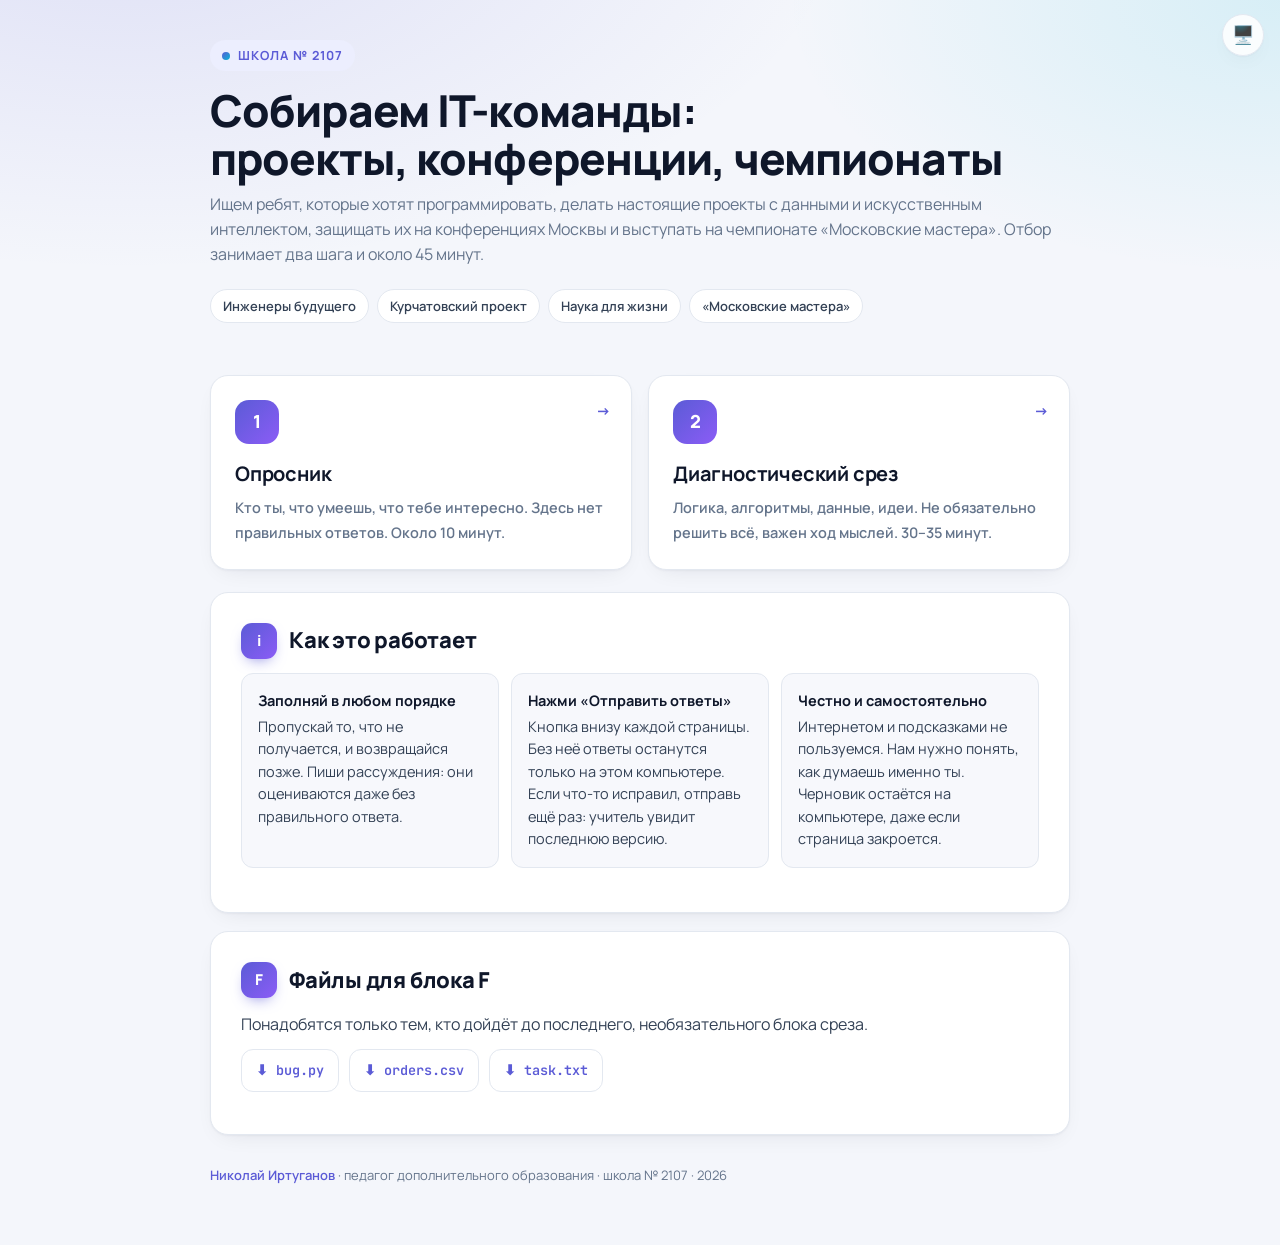
==== index.html @ 0de2f6ca "Кнопка «Начать заново» и очистка формы после отправки" ====
<!doctype html>
<html lang="ru">
<head>
<meta charset="utf-8">
<meta name="viewport" content="width=device-width, initial-scale=1">
<title>IT-команды школы № 2107: проекты, конференции, чемпионаты</title>
<link rel="preconnect" href="https://fonts.googleapis.com">
<link rel="preconnect" href="https://fonts.gstatic.com" crossorigin>
<link href="https://fonts.googleapis.com/css2?family=Manrope:wght@500;600;700;800&family=JetBrains+Mono:wght@400;700&display=swap" rel="stylesheet">
<script src="_theme.js?v=20260913205445"></script>
<link rel="stylesheet" href="_common.css?v=20260913205445">
</head>
<body style="padding-bottom:60px">
<main>
<div class="hero">
<span class="eyebrow">Школа № 2107</span>
<h1>Собираем IT-команды:<br>проекты, конференции, чемпионаты</h1>
<p class="sub">Ищем ребят, которые хотят программировать, делать настоящие проекты с данными и искусственным интеллектом, защищать их на конференциях Москвы и выступать на чемпионате «Московские мастера». Отбор занимает два шага и около 45 минут.</p>
<div class="chips"><span class="chip">Инженеры будущего</span><span class="chip">Курчатовский проект</span><span class="chip">Наука для жизни</span><span class="chip">«Московские мастера»</span></div>
</div>

<div class="cards">
<a class="card" href="01_опросник.html"><div class="num">1</div><span class="go">→</span><b>Опросник</b><span>Кто ты, что умеешь, что тебе интересно. Здесь нет правильных ответов. Около 10 минут.</span></a>
<a class="card" href="02_срез.html"><div class="num">2</div><span class="go">→</span><b>Диагностический срез</b><span>Логика, алгоритмы, данные, идеи. Не обязательно решить всё, важен ход мыслей. 30–35 минут.</span></a>
</div>

<section class="card-static">
<h2><span class="blk">i</span>Как это работает</h2>
<div class="steps">
<div class="step"><b>Заполняй в любом порядке</b>Пропускай то, что не получается, и возвращайся позже. Пиши рассуждения: они оцениваются даже без правильного ответа.</div>
<div class="step"><b>Нажми «Отправить ответы»</b>Кнопка внизу каждой страницы. Без неё ответы останутся только на этом компьютере. Если что-то исправил, отправь ещё раз: учитель увидит последнюю версию.</div>
<div class="step"><b>Честно и самостоятельно</b>Интернетом и подсказками не пользуемся. Нам нужно понять, как думаешь именно ты. Черновик остаётся на компьютере, даже если страница закроется.</div>
</div>
</section>

<section class="card-static">
<h2><span class="blk">F</span>Файлы для блока F</h2>
<p>Понадобятся только тем, кто дойдёт до последнего, необязательного блока среза.</p>
<ul class="files">
<li><a href="practice/bug.py" download>⬇ bug.py</a></li>
<li><a href="practice/orders.csv" download>⬇ orders.csv</a></li>
<li><a href="practice/task.txt" download>⬇ task.txt</a></li>
</ul>
</section>
<p class="footer"><a href="https://irtuganov.pro" target="_blank" rel="noopener">Николай Иртуганов</a> · педагог дополнительного образования · школа № 2107 · 2026</p>
</main>
</body>
</html>
---- _common.css ----
/* ===== Дизайн-система форм отбора · 2026 ===== */
:root {
  --bg: #f4f6fb;
  --bg-2: #eef1f8;
  --surface: #ffffff;
  --surface-2: #f7f8fc;
  --ink: #0f172a;
  --ink-2: #334155;
  --muted: #64748b;
  --line: #e3e8f0;
  --line-2: #cbd5e1;
  --accent: #5b5bd6;
  --accent-2: #8b5cf6;
  --accent-3: #06b6d4;
  --accent-ink: #ffffff;
  --accent-soft: #eceefe;
  --ok: #16a34a;
  --ok-soft: #dcfce7;
  --warn-soft: #fff7d6;
  --warn-line: #f3dd8a;
  --code-bg: #0f172a;
  --code-ink: #e2e8f0;
  --shadow: 0 1px 2px rgba(15, 23, 42, .04), 0 8px 24px -12px rgba(15, 23, 42, .12);
  --shadow-lg: 0 20px 50px -20px rgba(91, 91, 214, .35);
  --radius: 18px;
  --radius-sm: 12px;
  --font: "Manrope", "Inter", -apple-system, "Segoe UI", Roboto, Arial, sans-serif;
  --mono: "JetBrains Mono", Menlo, Consolas, monospace;
  color-scheme: light;
}
:root[data-theme="dark"] {
    --bg: #0b0f1a;
    --bg-2: #0e1322;
    --surface: #121a2b;
    --surface-2: #171f33;
    --ink: #e8ecf5;
    --ink-2: #c3cad9;
    --muted: #8b95a9;
    --line: #22304a;
    --line-2: #34405c;
    --accent: #8b8bff;
    --accent-2: #a78bfa;
    --accent-3: #22d3ee;
    --accent-ink: #0b0f1a;
    --accent-soft: #1d2140;
    --ok: #4ade80;
    --ok-soft: #10301f;
    --warn-soft: #2b2610;
    --warn-line: #5a4d1a;
    --code-bg: #0a1020;
    --code-ink: #dbe3f0;
    --shadow: 0 1px 2px rgba(0, 0, 0, .3), 0 12px 32px -14px rgba(0, 0, 0, .6);
    --shadow-lg: 0 20px 50px -20px rgba(139, 139, 255, .35);
    color-scheme: dark;
}
@media (prefers-color-scheme: dark) {
  :root:not([data-theme="light"]) {
    --bg: #0b0f1a;
    --bg-2: #0e1322;
    --surface: #121a2b;
    --surface-2: #171f33;
    --ink: #e8ecf5;
    --ink-2: #c3cad9;
    --muted: #8b95a9;
    --line: #22304a;
    --line-2: #34405c;
    --accent: #8b8bff;
    --accent-2: #a78bfa;
    --accent-3: #22d3ee;
    --accent-ink: #0b0f1a;
    --accent-soft: #1d2140;
    --ok: #4ade80;
    --ok-soft: #10301f;
    --warn-soft: #2b2610;
    --warn-line: #5a4d1a;
    --code-bg: #0a1020;
    --code-ink: #dbe3f0;
    --shadow: 0 1px 2px rgba(0, 0, 0, .3), 0 12px 32px -14px rgba(0, 0, 0, .6);
    --shadow-lg: 0 20px 50px -20px rgba(139, 139, 255, .35);
    color-scheme: dark;
  }
}

* { box-sizing: border-box; }
html { scroll-behavior: smooth; scroll-padding-top: 90px; }
body {
  margin: 0;
  padding: 0 clamp(16px, 4vw, 40px) 180px;
  font: 16px/1.55 var(--font);
  color: var(--ink);
  background:
    radial-gradient(1200px 600px at 10% -10%, color-mix(in srgb, var(--accent) 14%, transparent), transparent 60%),
    radial-gradient(900px 500px at 100% 0%, color-mix(in srgb, var(--accent-3) 12%, transparent), transparent 55%),
    var(--bg);
  background-attachment: fixed;
  -webkit-font-smoothing: antialiased;
}
form, main { max-width: 860px; margin: 0 auto; }

/* ---------- Верх страницы ---------- */
.hero { padding: 40px 0 8px; }
.eyebrow {
  display: inline-flex; align-items: center; gap: 8px;
  font-size: 12.5px; font-weight: 700; letter-spacing: .08em; text-transform: uppercase;
  color: var(--accent); background: var(--accent-soft);
  padding: 6px 12px; border-radius: 999px; margin: 0 0 16px;
}
.eyebrow::before { content: ""; width: 8px; height: 8px; border-radius: 50%; background: linear-gradient(135deg, var(--accent), var(--accent-3)); }
h1 {
  font-size: clamp(30px, 5vw, 44px); line-height: 1.08; letter-spacing: -.02em; font-weight: 800;
  margin: 0 0 10px; color: var(--ink);
}
.sub { color: var(--muted); font-size: 16px; margin: 0 0 22px; }
.chips { display: flex; flex-wrap: wrap; gap: 8px; margin: 0 0 22px; }
.chip {
  font-size: 13px; font-weight: 600; color: var(--ink-2);
  background: var(--surface); border: 1px solid var(--line); border-radius: 999px; padding: 6px 12px;
}

/* ---------- Карточки-блоки ---------- */
.block, .card-static {
  background: var(--surface);
  border: 1px solid var(--line);
  border-radius: var(--radius);
  box-shadow: var(--shadow);
  padding: clamp(18px, 3vw, 30px);
  margin: 18px 0;
}
.block > h2:first-child { margin-top: 0; }
h2 {
  font-size: 22px; font-weight: 800; letter-spacing: -.01em; margin: 0 0 14px;
  display: flex; align-items: center; gap: 12px;
}
h2 .blk {
  flex: none; width: 36px; height: 36px; border-radius: 11px;
  display: grid; place-items: center; font-size: 15px; font-weight: 800; color: var(--accent-ink);
  background: linear-gradient(135deg, var(--accent), var(--accent-2));
  box-shadow: 0 6px 16px -8px var(--accent);
}
h3 { font-size: 17px; font-weight: 700; margin: 26px 0 8px; display: flex; align-items: center; gap: 10px; }
h3 .qn {
  flex: none; font-family: var(--mono); font-size: 12.5px; font-weight: 700; letter-spacing: .02em;
  color: var(--accent); background: var(--accent-soft); border-radius: 8px; padding: 3px 8px;
}
h3 .star { color: #f59e0b; font-size: 14px; }
p { margin: 8px 0; color: var(--ink-2); }
p b, li b { color: var(--ink); }
.note {
  background: var(--warn-soft); border: 1px solid var(--warn-line);
  padding: 12px 16px; border-radius: var(--radius-sm); color: var(--ink);
}
.note b { color: var(--ink); }
blockquote {
  margin: 10px 0; padding: 12px 16px; border-left: 3px solid var(--accent);
  background: var(--surface-2); border-radius: 0 var(--radius-sm) var(--radius-sm) 0; color: var(--ink-2);
}
ul, ol { margin: 8px 0; padding-left: 24px; color: var(--ink-2); }
li { margin: 4px 0; }
a { color: var(--accent); font-weight: 600; text-decoration: none; }
a:hover { text-decoration: underline; }

/* ---------- Код ---------- */
pre {
  background: var(--code-bg); color: var(--code-ink);
  border-radius: var(--radius-sm); padding: 14px 16px; margin: 12px 0;
  font: 14px/1.5 var(--mono); overflow-x: auto; position: relative;
  border: 1px solid color-mix(in srgb, var(--code-ink) 12%, transparent);
}
code {
  font: 13.5px var(--mono); background: var(--surface-2); border: 1px solid var(--line);
  padding: 1px 6px; border-radius: 6px; color: var(--ink);
}

/* ---------- Таблицы ---------- */
table {
  border-collapse: separate; border-spacing: 0; width: 100%; margin: 12px 0; font-size: 14.5px;
  border: 1px solid var(--line); border-radius: var(--radius-sm); overflow: hidden;
}
th, td { padding: 9px 12px; vertical-align: middle; text-align: left; border-bottom: 1px solid var(--line); }
tr:last-child td { border-bottom: 0; }
th { background: var(--surface-2); font-weight: 700; font-size: 13px; color: var(--muted); letter-spacing: .02em; }
td.c, th.c { text-align: center; }
tbody tr:hover td { background: color-mix(in srgb, var(--accent-soft) 45%, transparent); }
table td input[type=text] { min-width: 90px; }

/* ---------- Поля ---------- */
label { cursor: pointer; color: var(--ink-2); }
input[type=text], input[type=number], select, textarea {
  font: inherit; color: var(--ink); background: var(--surface-2);
  border: 1.5px solid var(--line-2); border-radius: var(--radius-sm); padding: 9px 12px;
  transition: border-color .15s, box-shadow .15s, background .15s;
}
input[type=text]:hover, input[type=number]:hover, select:hover, textarea:hover { border-color: var(--accent); }
input[type=text]:focus, input[type=number]:focus, select:focus, textarea:focus {
  outline: none; border-color: var(--accent); background: var(--surface);
  box-shadow: 0 0 0 4px color-mix(in srgb, var(--accent) 18%, transparent);
}
input[type=text] { width: 100%; }
input.short { width: 130px; }
input.mid { width: 280px; max-width: 100%; }
textarea { width: 100%; min-height: 96px; resize: vertical; line-height: 1.5; }
textarea.big { min-height: 170px; }
textarea.mono { font: 14px/1.5 var(--mono); min-height: 150px; }
select { padding-right: 32px; }
input[type=checkbox], input[type=radio] { width: 20px; height: 20px; accent-color: var(--accent); vertical-align: -4px; cursor: pointer; }
.row { display: flex; flex-wrap: wrap; gap: 10px 18px; align-items: center; margin: 10px 0; }
.row label { display: inline-flex; flex-wrap: wrap; align-items: center; gap: 8px; }
.opts label {
  display: flex; align-items: center; gap: 10px; margin: 6px 0; padding: 10px 14px;
  border: 1.5px solid var(--line); border-radius: var(--radius-sm); background: var(--surface-2);
  transition: border-color .15s, background .15s;
}
.opts label:hover { border-color: var(--accent); }
.opts label:has(input:checked) { border-color: var(--accent); background: var(--accent-soft); color: var(--ink); }
.opts.inline { display: flex; flex-wrap: wrap; gap: 8px; }
.opts.inline label { margin: 0; }
.scale td { text-align: center; }
.scale td:first-child { text-align: left; }
.q { margin: 12px 0 18px; }
.q > .t { margin-bottom: 6px; color: var(--ink-2); }

/* ---------- Прогресс ---------- */
.progress { position: fixed; top: 0; left: 0; right: 0; height: 4px; background: transparent; z-index: 20; }
.progress > i { display: block; height: 100%; width: 0; background: linear-gradient(90deg, var(--accent), var(--accent-3)); transition: width .3s; }
.blocknav {
  position: sticky; top: 12px; z-index: 10; display: flex; gap: 6px; flex-wrap: wrap; margin: 6px 0 18px;
  padding: 8px; border-radius: 999px; background: color-mix(in srgb, var(--surface) 80%, transparent);
  backdrop-filter: blur(14px); -webkit-backdrop-filter: blur(14px); border: 1px solid var(--line); box-shadow: var(--shadow);
  width: fit-content; max-width: 100%;
}
.blocknav a {
  font-size: 13px; font-weight: 700; color: var(--ink-2); padding: 6px 12px; border-radius: 999px; text-decoration: none;
}
.blocknav a:hover { background: var(--accent-soft); color: var(--accent); }
.blocknav a.done { color: var(--ok); }

/* ---------- Панель действий ---------- */
.savebar {
  position: fixed; left: 0; right: 0; bottom: 0; z-index: 30;
  display: flex; justify-content: center; padding: 12px clamp(12px, 3vw, 24px) max(12px, env(safe-area-inset-bottom));
  pointer-events: none;
}
.savebar .inner {
  pointer-events: auto; display: flex; gap: 10px; align-items: center; flex-wrap: wrap; width: 100%; max-width: 860px;
  background: color-mix(in srgb, var(--surface) 82%, transparent); backdrop-filter: blur(16px); -webkit-backdrop-filter: blur(16px);
  border: 1px solid var(--line); border-radius: 20px; padding: 10px 12px; box-shadow: var(--shadow-lg);
}
.savebar button {
  font: inherit; font-weight: 700; font-size: 15px; padding: 11px 18px; border-radius: 13px;
  border: 1.5px solid var(--line-2); background: var(--surface); color: var(--ink); cursor: pointer;
  transition: transform .1s, box-shadow .15s, border-color .15s;
}
.savebar button:hover { border-color: var(--accent); transform: translateY(-1px); }
.savebar button:active { transform: translateY(0); }
.savebar button:disabled { opacity: .6; cursor: wait; }
.savebar button.primary {
  color: var(--accent-ink); border-color: transparent;
  background: linear-gradient(135deg, var(--accent), var(--accent-2));
  box-shadow: 0 10px 24px -12px var(--accent);
}
.savebar .status { display: flex; flex-direction: column; gap: 2px; margin-left: auto; min-width: 0; }
#counter { font-size: 12.5px; color: var(--muted); font-weight: 600; }
#saved-msg { font-size: 13.5px; font-weight: 700; color: var(--ok); }
#saved-msg:empty { display: none; }
.muted { color: var(--muted); font-size: 12.5px; }
#preview { white-space: pre-wrap; font-size: 13px; }

/* ---------- Стартовая ---------- */
.cards { display: grid; grid-template-columns: repeat(auto-fit, minmax(260px, 1fr)); gap: 16px; margin: 22px 0; }
.card {
  position: relative; display: block; padding: 24px; border-radius: var(--radius); text-decoration: none; color: inherit;
  background: var(--surface); border: 1px solid var(--line); box-shadow: var(--shadow);
  transition: transform .15s, box-shadow .15s, border-color .15s; overflow: hidden;
}
.card::after {
  content: ""; position: absolute; inset: 0; opacity: 0; transition: opacity .2s;
  background: linear-gradient(135deg, color-mix(in srgb, var(--accent) 10%, transparent), transparent 60%);
}
.card:hover { transform: translateY(-3px); border-color: var(--accent); box-shadow: var(--shadow-lg); text-decoration: none; }
.card:hover::after { opacity: 1; }
.card .num {
  width: 44px; height: 44px; border-radius: 14px; display: grid; place-items: center;
  font-weight: 800; font-size: 18px; color: var(--accent-ink);
  background: linear-gradient(135deg, var(--accent), var(--accent-2)); margin-bottom: 14px;
}
.card b { display: block; font-size: 20px; letter-spacing: -.01em; margin-bottom: 6px; color: var(--ink); }
.card span { color: var(--muted); font-size: 14.5px; }
.card .go { position: absolute; right: 20px; top: 24px; color: var(--accent); font-weight: 800; }
.steps { display: grid; grid-template-columns: repeat(auto-fit, minmax(200px, 1fr)); gap: 12px; margin: 14px 0; }
.step { padding: 16px; border-radius: var(--radius-sm); background: var(--surface-2); border: 1px solid var(--line); font-size: 14.5px; color: var(--ink-2); }
.step b { display: block; color: var(--ink); margin-bottom: 4px; }
.files { list-style: none; padding: 0; display: flex; flex-wrap: wrap; gap: 10px; }
.files a {
  display: inline-flex; align-items: center; gap: 8px; padding: 10px 14px; border-radius: var(--radius-sm);
  background: var(--surface); border: 1px solid var(--line); font-family: var(--mono); font-size: 13.5px;
}
.files a:hover { border-color: var(--accent); text-decoration: none; }
.footer { margin: 30px 0 0; color: var(--muted); font-size: 13px; }

@media (max-width: 600px) {
  input.mid { width: 100%; }
  .savebar .status { margin-left: 0; width: 100%; }
  h2 { font-size: 19px; }
}
@media (prefers-reduced-motion: reduce) { * { transition: none !important; scroll-behavior: auto !important; } }

/* ---------- Навигация между шагами ---------- */
.topbar {
  display: flex; align-items: center; gap: 12px; flex-wrap: wrap;
  margin: 14px 0 0; padding: 8px 10px 8px 14px; border-radius: 999px;
  background: color-mix(in srgb, var(--surface) 80%, transparent); border: 1px solid var(--line);
  backdrop-filter: blur(14px); -webkit-backdrop-filter: blur(14px); box-shadow: var(--shadow);
  font-size: 14px;
}
.topbar a { font-weight: 700; padding: 6px 12px; border-radius: 999px; }
.topbar a:hover { background: var(--accent-soft); text-decoration: none; }
.topbar .stepmark { color: var(--muted); margin-left: auto; margin-right: auto; }
.topbar .stepmark b { color: var(--ink); }
.topbar .next { background: var(--accent-soft); }
.nextcard {
  display: flex; align-items: center; justify-content: space-between; gap: 16px; flex-wrap: wrap;
  margin: 22px 0; padding: 20px 24px; border-radius: var(--radius);
  background: linear-gradient(135deg, color-mix(in srgb, var(--accent) 12%, var(--surface)), color-mix(in srgb, var(--accent-3) 10%, var(--surface)));
  border: 1px solid var(--line);
}
.nextcard b { display: block; font-size: 17px; color: var(--ink); margin-bottom: 2px; }
.nextcard span { color: var(--ink-2); font-size: 14.5px; }
.btn {
  display: inline-block; font-weight: 700; padding: 11px 18px; border-radius: 13px; color: var(--accent-ink);
  background: linear-gradient(135deg, var(--accent), var(--accent-2)); box-shadow: 0 10px 24px -12px var(--accent);
  white-space: nowrap;
}
.btn:hover { text-decoration: none; filter: brightness(1.05); }
#saved-msg a { color: var(--accent); margin-left: 6px; }
.savebar button[hidden] { display: none; }
@media (max-width: 600px) { .topbar .stepmark { order: 3; width: 100%; text-align: center; margin: 0; } }

/* ---------- Окно «Мои ответы» ---------- */
.modal { position: fixed; inset: 0; z-index: 40; display: flex; align-items: center; justify-content: center; padding: 16px;
  background: color-mix(in srgb, var(--ink) 45%, transparent); backdrop-filter: blur(6px); -webkit-backdrop-filter: blur(6px); }
.modal[hidden] { display: none; }
.modal-card { width: min(820px, 100%); max-height: 85vh; display: flex; flex-direction: column; background: var(--surface);
  border: 1px solid var(--line); border-radius: var(--radius); box-shadow: var(--shadow-lg); overflow: hidden; }
.modal-head { display: flex; justify-content: space-between; align-items: center; padding: 14px 18px; border-bottom: 1px solid var(--line); font-size: 16px; }
.modal-card #preview { margin: 0; border: 0; border-radius: 0; overflow: auto; flex: 1; white-space: pre-wrap; font-size: 13.5px;
  background: var(--surface-2); color: var(--ink); }
.mini { font: inherit; font-size: 13px; font-weight: 700; padding: 6px 12px; border-radius: 10px; border: 1.5px solid var(--line-2); background: var(--surface); color: var(--ink); cursor: pointer; }
.mini:hover { border-color: var(--accent); }

/* ---------- Кнопка темы ---------- */
.theme-btn { position: fixed; top: 14px; right: 16px; z-index: 50; width: 42px; height: 42px; border-radius: 50%; font-size: 18px; line-height: 1;
  border: 1px solid var(--line); background: color-mix(in srgb, var(--surface) 85%, transparent); backdrop-filter: blur(12px); -webkit-backdrop-filter: blur(12px);
  box-shadow: var(--shadow); cursor: pointer; display: grid; place-items: center; }
.theme-btn:hover { border-color: var(--accent); }

.savebar button.ghost { border-color: transparent; background: transparent; color: var(--muted); }
.savebar button.ghost:hover { color: #e11d48; border-color: #e11d48; background: var(--surface); }
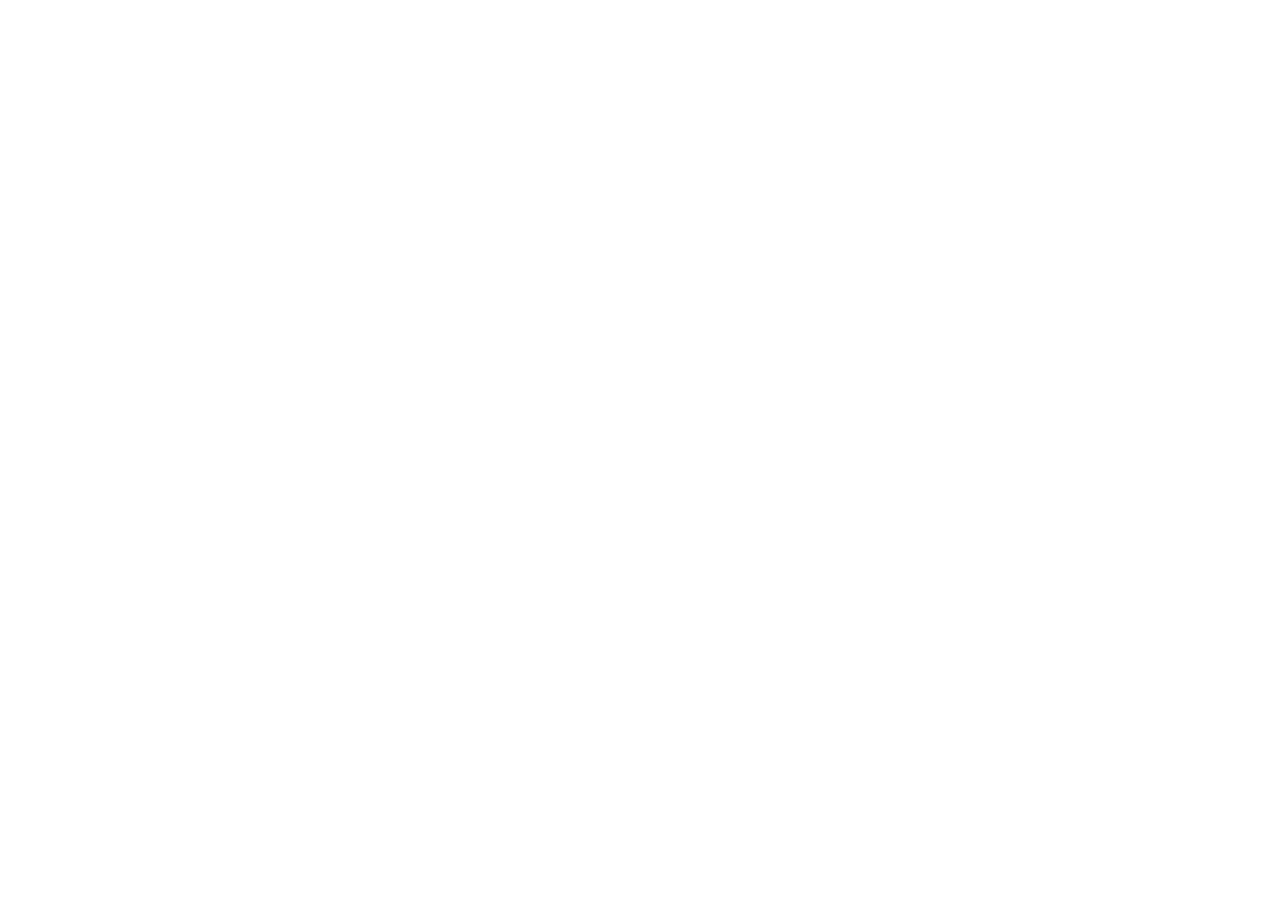
==== commit af81fda2: "Безопасность: принудительный HTTPS, сессия панели в пределах вкладки, автовыход" ====
--- a/index.html
+++ b/index.html
@@ -7,8 +7,8 @@
 <link rel="preconnect" href="https://fonts.googleapis.com">
 <link rel="preconnect" href="https://fonts.gstatic.com" crossorigin>
 <link href="https://fonts.googleapis.com/css2?family=Manrope:wght@500;600;700;800&family=JetBrains+Mono:wght@400;700&display=swap" rel="stylesheet">
-<script src="_theme.js?v=20260913205445"></script>
-<link rel="stylesheet" href="_common.css?v=20260913205445">
+<script src="_theme.js?v=20260913213316"></script>
+<link rel="stylesheet" href="_common.css?v=20260913213316">
 </head>
 <body style="padding-bottom:60px">
 <main>
